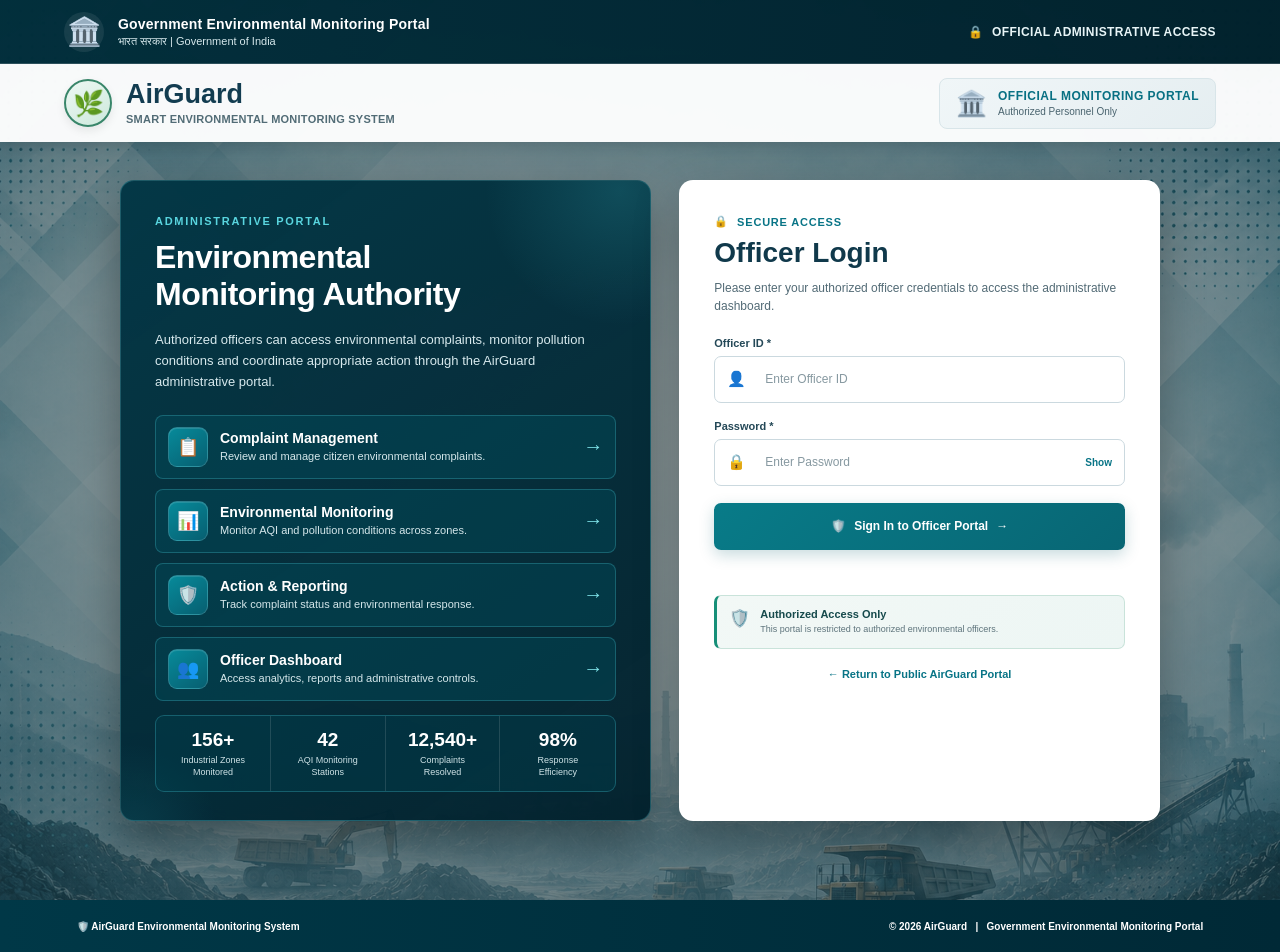
==== admin-dashboard.html @ b6b3e047 "Replace with Priyani frontend work" ====
<!DOCTYPE html>
<html lang="en">

<head>
    <meta charset="UTF-8">
    <meta name="viewport" content="width=device-width, initial-scale=1.0">

    <title>AirGuard | Government Dashboard</title>

    <link rel="stylesheet" href="css/admin.css">
</head>

<body>

    <!-- HEADER -->
    <header class="admin-header">

        <div class="admin-brand">
            <div class="admin-logo">
                Air<span>Guard</span>
            </div>

            <div class="admin-subtitle">
                Government Environmental Monitoring Portal
            </div>
        </div>

        <div class="admin-user">

            <span>Government Officer</span>

            <button id="logoutBtn">
                Logout
            </button>

        </div>

    </header>


    <!-- GOVERNMENT BAR -->

    <div class="government-bar">

        <span>
            🏛️ Environmental Monitoring & Complaint Management
        </span>

        <span>
            Government Portal
        </span>

    </div>


    <!-- MAIN CONTENT -->

    <main class="admin-container">

        <!-- PAGE TITLE -->

        <section class="admin-heading">

            <p>
                ADMINISTRATION PANEL
            </p>

            <h1>
                Complaint Management Dashboard
            </h1>

            <span>
                Monitor, review and manage environmental complaints
                submitted by citizens.
            </span>

        </section>


        <!-- STATISTICS -->

        <section class="admin-statistics">

            <div class="admin-stat-card">

                <div class="stat-icon">
                    📋
                </div>

                <div>
                    <span>
                        TOTAL COMPLAINTS
                    </span>

                    <strong id="adminTotalComplaints">
                        0
                    </strong>
                </div>

            </div>


            <div class="admin-stat-card">

                <div class="stat-icon">
                    ⏳
                </div>

                <div>
                    <span>
                        PENDING
                    </span>

                    <strong id="adminPendingComplaints">
                        0
                    </strong>
                </div>

            </div>


            <div class="admin-stat-card">

                <div class="stat-icon">
                    🔄
                </div>

                <div>
                    <span>
                        IN PROGRESS
                    </span>

                    <strong id="adminProgressComplaints">
                        0
                    </strong>
                </div>

            </div>


            <div class="admin-stat-card">

                <div class="stat-icon">
                    ✅
                </div>

                <div>
                    <span>
                        RESOLVED
                    </span>

                    <strong id="adminResolvedComplaints">
                        0
                    </strong>
                </div>

            </div>

        </section>


        <!-- COMPLAINT MANAGEMENT -->

        <section class="complaint-management">

            <div class="management-header">

                <div>

                    <p>
                        CITIZEN COMPLAINTS
                    </p>

                    <h2>
                        Complaint Records
                    </h2>

                </div>

                <button
                    id="refreshComplaintsBtn"
                    class="refresh-btn"
                >
                    ↻ Refresh
                </button>

            </div>


            <!-- SEARCH AND FILTER -->

            <div class="complaint-controls">

                <input
                    type="text"
                    id="adminSearch"
                    placeholder="Search by Complaint ID, location or citizen name..."
                >

                <select id="adminStatusFilter">

                    <option value="all">
                        All Complaints
                    </option>

                    <option value="Pending">
                        Pending
                    </option>

                    <option value="In Progress">
                        In Progress
                    </option>

                    <option value="Resolved">
                        Resolved
                    </option>

                </select>

            </div>


            <!-- COMPLAINT TABLE -->

            <div class="table-container">

                <table>

                    <thead>

                        <tr>

                            <th>
                                Complaint ID
                            </th>

                            <th>
                                Citizen
                            </th>

                            <th>
                                Location
                            </th>

                            <th>
                                Type
                            </th>

                            <th>
                                Date
                            </th>

                            <th>
                                Status
                            </th>

                            <th>
                                Action
                            </th>

                        </tr>

                    </thead>

                    <tbody id="complaintsTableBody">

                        <!-- JavaScript will insert complaints here -->

                    </tbody>

                </table>

            </div>


            <!-- NO COMPLAINTS -->

            <div
                id="noComplaints"
                class="no-complaints"
            >

                No complaints found.

            </div>

        </section>

    </main>


    <!-- COMPLAINT DETAILS MODAL -->

    <div
        id="complaintModal"
        class="admin-modal"
    >

        <div class="admin-modal-content">

            <button
                id="closeComplaintModal"
                class="close-modal"
            >
                ×
            </button>

            <p class="modal-label">
                COMPLAINT DETAILS
            </p>

            <h2 id="modalComplaintId">
                AG-000000
            </h2>


            <div class="modal-details">

                <div>
                    <span>Citizen Name</span>
                    <strong id="modalCitizenName">
                        --
                    </strong>
                </div>

                <div>
                    <span>Email</span>
                    <strong id="modalCitizenEmail">
                        --
                    </strong>
                </div>

                <div>
                    <span>Location</span>
                    <strong id="modalLocation">
                        --
                    </strong>
                </div>

                <div>
                    <span>Complaint Type</span>
                    <strong id="modalComplaintType">
                        --
                    </strong>
                </div>

                <div>
                    <span>Date Submitted</span>
                    <strong id="modalComplaintDate">
                        --
                    </strong>
                </div>

            </div>


            <div class="description-box">

                <span>
                    Description
                </span>

                <p id="modalDescription">
                    --
                </p>

            </div>


            <!-- STATUS MANAGEMENT -->

            <div class="status-management">

                <label for="modalStatus">
                    Update Complaint Status
                </label>

                <select id="modalStatus">

                    <option value="Pending">
                        Pending
                    </option>

                    <option value="In Progress">
                        In Progress
                    </option>

                    <option value="Resolved">
                        Resolved
                    </option>

                </select>

                <button
                    id="updateStatusBtn"
                >
                    Update Status
                </button>

            </div>

        </div>

    </div>


    <footer class="admin-footer">

        <strong>
            AirGuard
        </strong>

        <span>
            Smart Environmental Monitoring System
        </span>

        <span>
            © 2026 Hackathon Project
        </span>

    </footer>


    <script src="js/admin.js"></script>

</body>

</html>
---- css/admin.css ----
* {
    margin: 0;
    padding: 0;
    box-sizing: border-box;
}

body {
    font-family: "Segoe UI", Arial, sans-serif;
    background: #f4f7f9;
    color: #263842;
}


/* =====================================================
   HEADER
===================================================== */

.admin-header {
    min-height: 78px;
    background: #ffffff;
    border-bottom: 1px solid #d9e1e5;
    display: flex;
    align-items: center;
    justify-content: space-between;
    padding: 14px 6%;
}

.admin-brand {
    display: flex;
    align-items: center;
    gap: 18px;
}

.admin-logo {
    font-size: 30px;
    font-weight: 800;
    color: #174a6b;
}

.admin-logo span {
    color: #397a5a;
}

.admin-subtitle {
    border-left: 1px solid #ccd5da;
    padding-left: 18px;
    color: #667780;
    font-size: 13px;
}

.admin-user {
    display: flex;
    align-items: center;
    gap: 18px;
    color: #536873;
    font-size: 14px;
}

.admin-user button {
    border: 1px solid #174a6b;
    background: #ffffff;
    color: #174a6b;
    padding: 9px 18px;
    border-radius: 5px;
    cursor: pointer;
    font-weight: 600;
}

.admin-user button:hover {
    background: #174a6b;
    color: #ffffff;
}


/* =====================================================
   GOVERNMENT BAR
===================================================== */

.government-bar {
    min-height: 42px;
    background: #174a6b;
    color: #ffffff;
    padding: 0 6%;
    display: flex;
    align-items: center;
    justify-content: space-between;
    font-size: 13px;
}


/* =====================================================
   MAIN CONTAINER
===================================================== */

.admin-container {
    width: 88%;
    max-width: 1400px;
    margin: 0 auto;
    padding: 42px 0 70px;
}


/* =====================================================
   PAGE HEADING
===================================================== */

.admin-heading {
    margin-bottom: 30px;
}

.admin-heading p,
.management-header p,
.modal-label {
    color: #397a5a;
    font-size: 11px;
    font-weight: 700;
    letter-spacing: 1.5px;
    margin-bottom: 8px;
}

.admin-heading h1 {
    font-size: 32px;
    color: #173b52;
    margin-bottom: 8px;
}

.admin-heading span {
    color: #6d7d85;
    font-size: 14px;
}


/* =====================================================
   STATISTICS
===================================================== */

.admin-statistics {
    display: grid;
    grid-template-columns: repeat(4, 1fr);
    gap: 18px;
    margin-bottom: 35px;
}

.admin-stat-card {
    background: #ffffff;
    border: 1px solid #dce4e8;
    border-radius: 8px;
    padding: 22px;
    display: flex;
    align-items: center;
    gap: 17px;
    box-shadow: 0 2px 8px rgba(30, 55, 70, 0.05);
}

.stat-icon {
    width: 48px;
    height: 48px;
    border-radius: 7px;
    background: #edf4f7;
    display: flex;
    align-items: center;
    justify-content: center;
    font-size: 21px;
}

.admin-stat-card span {
    display: block;
    font-size: 10px;
    letter-spacing: 1px;
    font-weight: 700;
    color: #71818a;
    margin-bottom: 5px;
}

.admin-stat-card strong {
    font-size: 27px;
    color: #173b52;
}


/* =====================================================
   COMPLAINT MANAGEMENT
===================================================== */

.complaint-management {
    background: #ffffff;
    border: 1px solid #dce4e8;
    border-radius: 8px;
    box-shadow: 0 2px 8px rgba(30, 55, 70, 0.05);
    overflow: hidden;
}

.management-header {
    padding: 25px 28px;
    border-bottom: 1px solid #e3e9ec;
    display: flex;
    justify-content: space-between;
    align-items: center;
}

.management-header h2 {
    color: #173b52;
    font-size: 22px;
}

.refresh-btn {
    background: #174a6b;
    border: none;
    color: #ffffff;
    padding: 10px 18px;
    border-radius: 5px;
    cursor: pointer;
    font-weight: 600;
}

.refresh-btn:hover {
    background: #123c57;
}


/* =====================================================
   SEARCH / FILTER
===================================================== */

.complaint-controls {
    padding: 18px 28px;
    background: #f8fafb;
    border-bottom: 1px solid #e3e9ec;
    display: flex;
    gap: 14px;
}

.complaint-controls input,
.complaint-controls select {
    height: 42px;
    border: 1px solid #cbd6dc;
    border-radius: 5px;
    background: #ffffff;
    padding: 0 13px;
    color: #40545e;
    font-family: inherit;
    font-size: 13px;
}

.complaint-controls input {
    flex: 1;
}

.complaint-controls select {
    width: 200px;
}

.complaint-controls input:focus,
.complaint-controls select:focus {
    outline: none;
    border-color: #397a5a;
}


/* =====================================================
   TABLE
===================================================== */

.table-container {
    width: 100%;
    overflow-x: auto;
}

table {
    width: 100%;
    border-collapse: collapse;
    min-width: 850px;
}

thead {
    background: #f1f5f7;
}

th {
    text-align: left;
    padding: 14px 18px;
    color: #536873;
    font-size: 11px;
    text-transform: uppercase;
    letter-spacing: 0.7px;
    border-bottom: 1px solid #dce4e8;
}

td {
    padding: 16px 18px;
    border-bottom: 1px solid #edf1f3;
    color: #536873;
    font-size: 13px;
}

tbody tr:hover {
    background: #fafcfd;
}

td strong {
    color: #173b52;
}


/* =====================================================
   STATUS BADGES
===================================================== */

.status-badge {
    display: inline-block;
    padding: 5px 10px;
    border-radius: 20px;
    font-size: 10px;
    font-weight: 700;
}

.status-pending {
    background: #fff3d6;
    color: #9a6b00;
}

.status-progress {
    background: #e2f0f8;
    color: #175c80;
}

.status-resolved {
    background: #e2f3ea;
    color: #26704b;
}


/* =====================================================
   VIEW BUTTON
===================================================== */

.view-btn {
    border: 1px solid #174a6b;
    background: #ffffff;
    color: #174a6b;
    padding: 7px 14px;
    border-radius: 4px;
    cursor: pointer;
    font-size: 12px;
    font-weight: 600;
}

.view-btn:hover {
    background: #174a6b;
    color: #ffffff;
}


/* =====================================================
   NO COMPLAINTS
===================================================== */

.no-complaints {
    display: none;
    padding: 45px;
    text-align: center;
    color: #7b8a92;
    font-size: 14px;
}


/* =====================================================
   MODAL
===================================================== */

.admin-modal {
    position: fixed;
    inset: 0;
    background: rgba(17, 40, 53, 0.58);
    display: none;
    align-items: center;
    justify-content: center;
    padding: 20px;
    z-index: 9999;
}

.admin-modal-content {
    width: 100%;
    max-width: 650px;
    max-height: 90vh;
    overflow-y: auto;
    background: #ffffff;
    border-radius: 8px;
    padding: 32px;
    position: relative;
    box-shadow: 0 15px 45px rgba(0, 0, 0, 0.2);
}

.close-modal {
    position: absolute;
    top: 15px;
    right: 18px;
    border: none;
    background: transparent;
    color: #64757e;
    font-size: 28px;
    cursor: pointer;
}

.close-modal:hover {
    color: #173b52;
}

.admin-modal-content h2 {
    color: #173b52;
    margin-bottom: 25px;
}


/* =====================================================
   MODAL DETAILS
===================================================== */

.modal-details {
    display: grid;
    grid-template-columns: 1fr 1fr;
    gap: 18px;
    margin-bottom: 22px;
}

.modal-details div {
    background: #f7f9fa;
    border: 1px solid #e3e9ec;
    border-radius: 5px;
    padding: 13px;
}

.modal-details span,
.description-box span {
    display: block;
    color: #78878e;
    font-size: 10px;
    text-transform: uppercase;
    letter-spacing: 0.8px;
    margin-bottom: 6px;
}

.modal-details strong {
    color: #334b58;
    font-size: 13px;
}


/* =====================================================
   DESCRIPTION
===================================================== */

.description-box {
    border: 1px solid #e0e7ea;
    background: #fafcfc;
    padding: 17px;
    border-radius: 5px;
    margin-bottom: 25px;
}

.description-box p {
    color: #536873;
    font-size: 13px;
    line-height: 1.7;
}


/* =====================================================
   STATUS MANAGEMENT
===================================================== */

.status-management {
    border-top: 1px solid #e1e7ea;
    padding-top: 22px;
}

.status-management label {
    display: block;
    color: #536873;
    font-size: 12px;
    font-weight: 700;
    margin-bottom: 8px;
}

.status-management select {
    width: 100%;
    height: 43px;
    border: 1px solid #cbd6dc;
    border-radius: 5px;
    padding: 0 12px;
    margin-bottom: 12px;
    background: #ffffff;
    font-family: inherit;
}

.status-management select:focus {
    outline: none;
    border-color: #397a5a;
}

#updateStatusBtn {
    width: 100%;
    height: 43px;
    border: none;
    border-radius: 5px;
    background: #397a5a;
    color: #ffffff;
    font-weight: 700;
    cursor: pointer;
}

#updateStatusBtn:hover {
    background: #2f664b;
}


/* =====================================================
   FOOTER
===================================================== */

.admin-footer {
    background: #173b52;
    color: #ffffff;
    padding: 25px 6%;
    display: flex;
    justify-content: space-between;
    align-items: center;
    font-size: 12px;
}

.admin-footer strong {
    font-size: 18px;
}

.admin-footer span {
    color: #c7d5dc;
}


/* =====================================================
   RESPONSIVE
===================================================== */

@media (max-width: 1000px) {

    .admin-statistics {
        grid-template-columns: repeat(2, 1fr);
    }

    .admin-header {
        padding: 14px 4%;
    }

    .admin-container {
        width: 92%;
    }

}

@media (max-width: 700px) {

    .admin-header {
        flex-direction: column;
        align-items: flex-start;
        gap: 15px;
    }

    .admin-brand {
        flex-direction: column;
        align-items: flex-start;
        gap: 5px;
    }

    .admin-subtitle {
        border-left: none;
        padding-left: 0;
    }

    .admin-user {
        width: 100%;
        justify-content: space-between;
    }

    .government-bar {
        padding: 10px 4%;
        flex-direction: column;
        align-items: flex-start;
        gap: 5px;
    }

    .admin-statistics {
        grid-template-columns: 1fr;
    }

    .complaint-controls {
        flex-direction: column;
    }

    .complaint-controls select {
        width: 100%;
    }

    .modal-details {
        grid-template-columns: 1fr;
    }

    .admin-footer {
        flex-direction: column;
        gap: 10px;
        text-align: center;
    }

    .admin-heading h1 {
        font-size: 25px;
    }
}
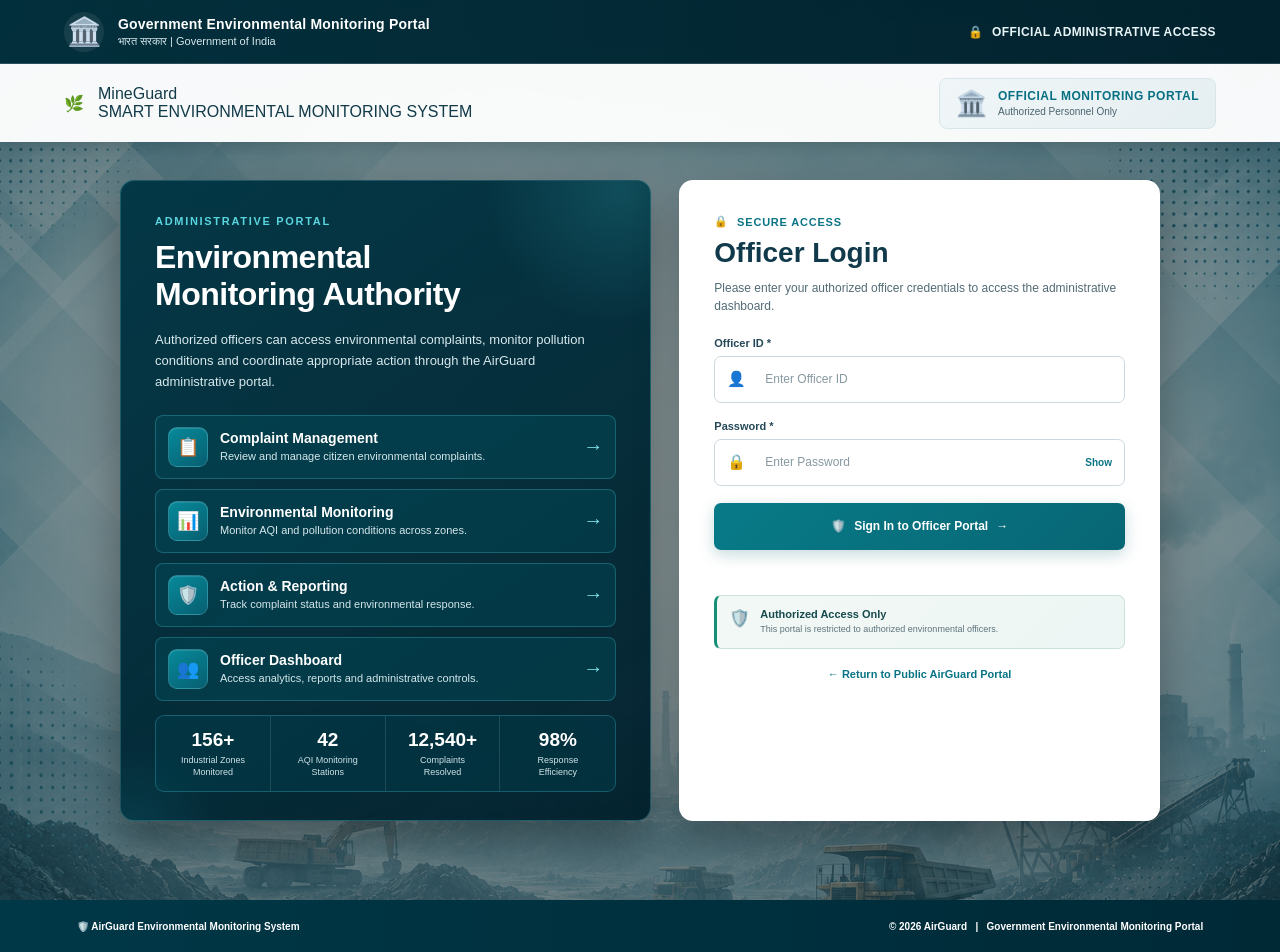
==== commit 16984cb0: "Update MineGuard frontend and officer dashboard" ====
--- a/admin-dashboard.html
+++ b/admin-dashboard.html
@@ -17,7 +17,7 @@
 
         <div class="admin-brand">
             <div class="admin-logo">
-                Air<span>Guard</span>
+                Mine<span>Guard</span>
             </div>
 
             <div class="admin-subtitle">
@@ -407,7 +407,7 @@
     <footer class="admin-footer">
 
         <strong>
-            AirGuard
+            MineGuard
         </strong>
 
         <span>
